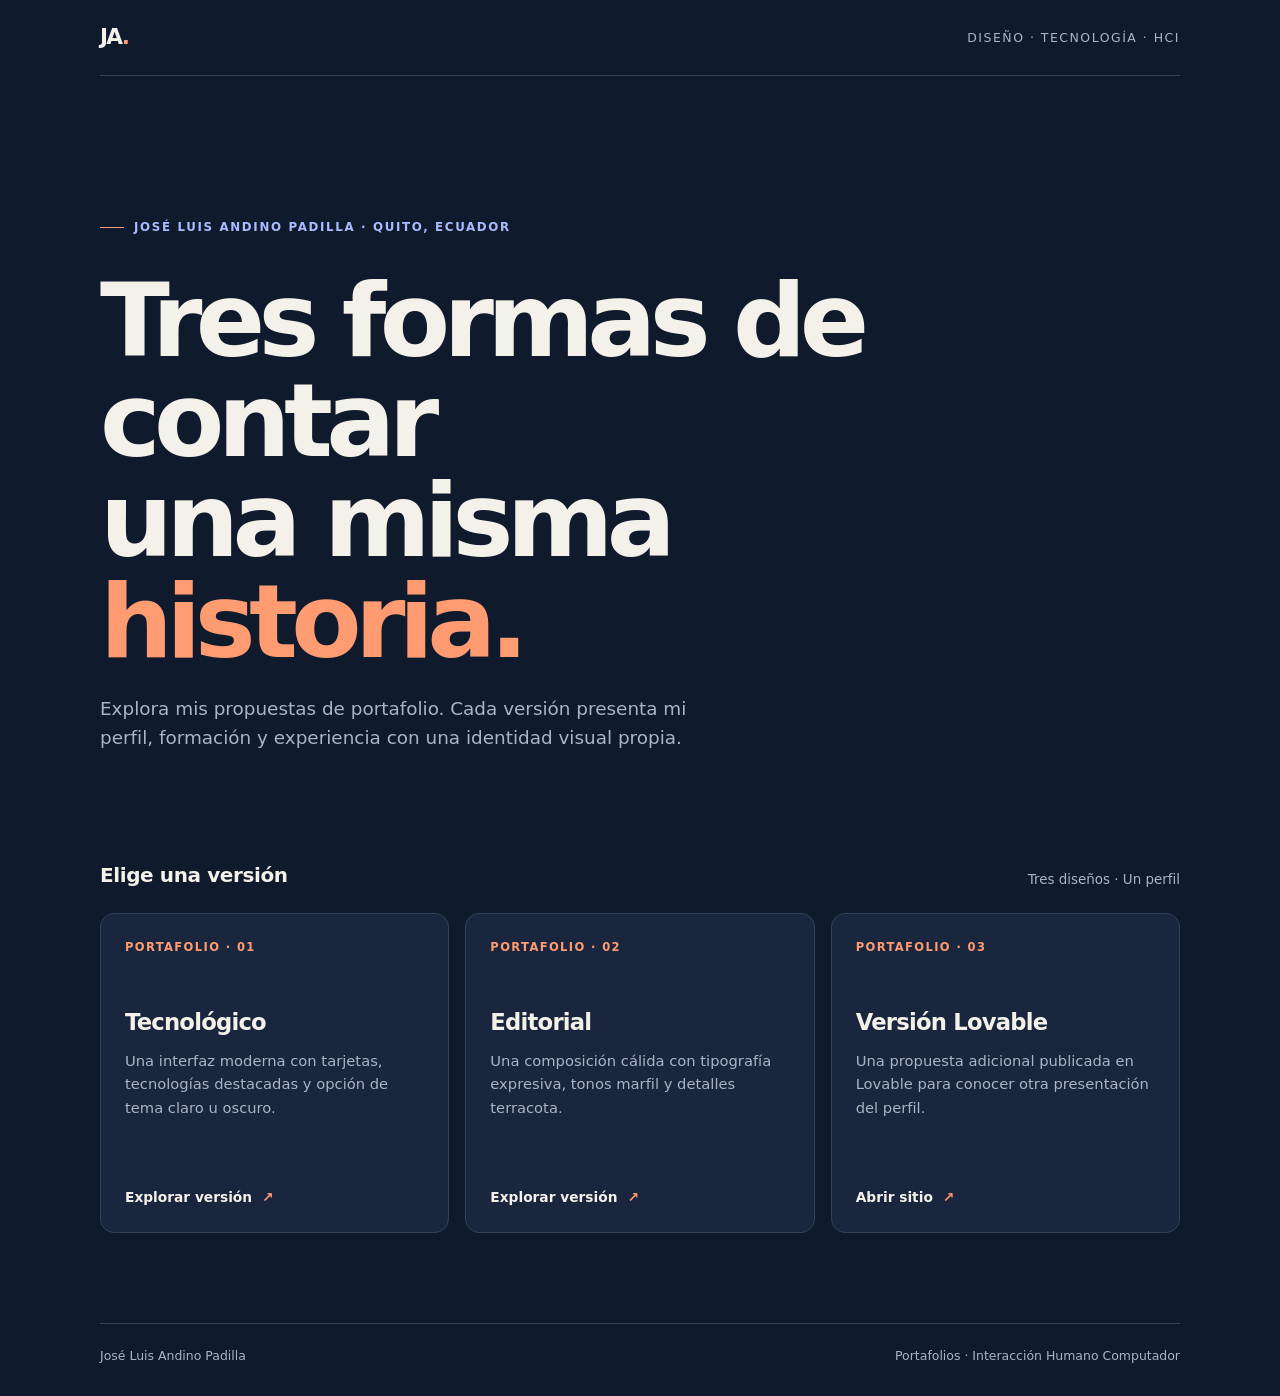
==== index.html @ 84e57646 "feat: Actualizar README.md y agregar archivo index.html con estructura de portafolio" ====
<!doctype html>
<html lang="es">
<head>
  <meta charset="utf-8">
  <meta name="viewport" content="width=device-width, initial-scale=1">
  <meta name="description" content="Explora tres versiones del portafolio de José Luis Andino Padilla.">
  <meta name="theme-color" content="#101a2d">
  <title>Portafolios HCI — José Luis Andino</title>
  <style>
    :root { color-scheme: dark; --bg: #101a2d; --panel: #19263d; --ink: #f3f1e9; --muted: #aab4c5; --line: #344259; --accent: #ff9b71; --blue: #a8bcff; }
    * { box-sizing: border-box; }
    html { scroll-behavior: smooth; }
    body { margin: 0; background: var(--bg); color: var(--ink); font: 16px/1.6 system-ui, -apple-system, BlinkMacSystemFont, "Segoe UI", sans-serif; }
    a { color: inherit; }
    a:focus-visible { outline: 3px solid var(--accent); outline-offset: 4px; }
    .shell { width: min(1080px, calc(100% - 40px)); margin: 0 auto; }
    .topbar { display: flex; align-items: center; justify-content: space-between; min-height: 76px; border-bottom: 1px solid var(--line); }
    .mark { color: var(--ink); text-decoration: none; font-weight: 800; letter-spacing: -.08em; font-size: 1.35rem; }
    .mark span { color: var(--accent); }
    .topbar-note { color: var(--muted); font-size: .78rem; letter-spacing: .12em; text-transform: uppercase; }
    .hero { padding: clamp(70px, 12vw, 130px) 0 72px; max-width: 850px; }
    .eyebrow { display: inline-flex; align-items: center; gap: 10px; color: var(--blue); font-size: .74rem; font-weight: 700; letter-spacing: .14em; text-transform: uppercase; }
    .eyebrow::before { content: ""; width: 24px; height: 1px; background: var(--accent); }
    h1 { max-width: 800px; margin: 22px 0; font-size: clamp(3rem, 8vw, 6.4rem); line-height: .98; letter-spacing: -.065em; }
    h1 span { color: var(--accent); }
    .intro { max-width: 590px; margin: 0; color: var(--muted); font-size: clamp(1rem, 2vw, 1.15rem); }
    .portfolio-section { padding: 34px 0 90px; }
    .section-head { display: flex; align-items: end; justify-content: space-between; gap: 20px; margin-bottom: 22px; }
    h2 { margin: 0; font-size: 1.25rem; letter-spacing: -.02em; }
    .section-head p { color: var(--muted); margin: 0; font-size: .84rem; }
    .cards { display: grid; grid-template-columns: repeat(3, minmax(0, 1fr)); gap: 16px; }
    .card { min-height: 320px; padding: 24px; display: flex; flex-direction: column; align-items: flex-start; border: 1px solid var(--line); border-radius: 14px; background: var(--panel); transition: transform .2s ease, border-color .2s ease, background .2s ease; }
    .card:hover { transform: translateY(-5px); border-color: #74839d; background: #1d2b44; }
    .card-number { color: var(--accent); font-size: .72rem; font-weight: 700; letter-spacing: .12em; }
    .card h3 { margin: 48px 0 8px; font-size: 1.42rem; letter-spacing: -.035em; }
    .card p { margin: 0 0 24px; color: var(--muted); font-size: .92rem; }
    .card-link { display: inline-flex; align-items: center; gap: 10px; margin-top: auto; color: var(--ink); text-decoration: none; font-weight: 700; font-size: .86rem; }
    .card-link span { color: var(--accent); transition: transform .2s ease; }
    .card-link:hover span { transform: translate(3px, -3px); }
    .footer { padding: 22px 0 30px; border-top: 1px solid var(--line); display: flex; justify-content: space-between; gap: 20px; color: var(--muted); font-size: .78rem; }
    @media (max-width: 760px) { .cards { grid-template-columns: 1fr; } .card { min-height: 250px; } .card h3 { margin-top: 30px; } }
    @media (max-width: 480px) { .topbar-note { font-size: .62rem; } .section-head { align-items: flex-start; flex-direction: column; } .footer { flex-direction: column; gap: 4px; } }
    @media (prefers-reduced-motion: reduce) { *, *::before, *::after { scroll-behavior: auto !important; transition-duration: .01ms !important; } }
  </style>
</head>
<body>
  <header class="topbar shell">
    <a class="mark" href="#inicio" aria-label="Portafolios HCI, inicio">JA<span>.</span></a>
    <span class="topbar-note">Diseño · Tecnología · HCI</span>
  </header>
  <main class="shell" id="inicio">
    <section class="hero" aria-labelledby="page-title">
      <p class="eyebrow">José Luis Andino Padilla · Quito, Ecuador</p>
      <h1 id="page-title">Tres formas de contar<br>una misma <span>historia.</span></h1>
      <p class="intro">Explora mis propuestas de portafolio. Cada versión presenta mi perfil, formación y experiencia con una identidad visual propia.</p>
    </section>
    <section class="portfolio-section" aria-labelledby="portfolio-title">
      <div class="section-head">
        <h2 id="portfolio-title">Elige una versión</h2>
        <p>Tres diseños · Un perfil</p>
      </div>
      <div class="cards">
        <article class="card">
          <span class="card-number">PORTAFOLIO · 01</span>
          <h3>Tecnológico</h3>
          <p>Una interfaz moderna con tarjetas, tecnologías destacadas y opción de tema claro u oscuro.</p>
          <a class="card-link" href="portafolio01/index.html">Explorar versión <span aria-hidden="true">↗</span></a>
        </article>
        <article class="card">
          <span class="card-number">PORTAFOLIO · 02</span>
          <h3>Editorial</h3>
          <p>Una composición cálida con tipografía expresiva, tonos marfil y detalles terracota.</p>
          <a class="card-link" href="portafolio02/index.html">Explorar versión <span aria-hidden="true">↗</span></a>
        </article>
        <article class="card">
          <span class="card-number">PORTAFOLIO · 03</span>
          <h3>Versión Lovable</h3>
          <p>Una propuesta adicional publicada en Lovable para conocer otra presentación del perfil.</p>
          <a class="card-link" href="https://theandro2k.lovable.app/" target="_blank" rel="noopener noreferrer">Abrir sitio <span aria-hidden="true">↗</span></a>
        </article>
      </div>
    </section>
  </main>
  <footer class="footer shell"><span>José Luis Andino Padilla</span><span>Portafolios · Interacción Humano Computador</span></footer>
</body>
</html>
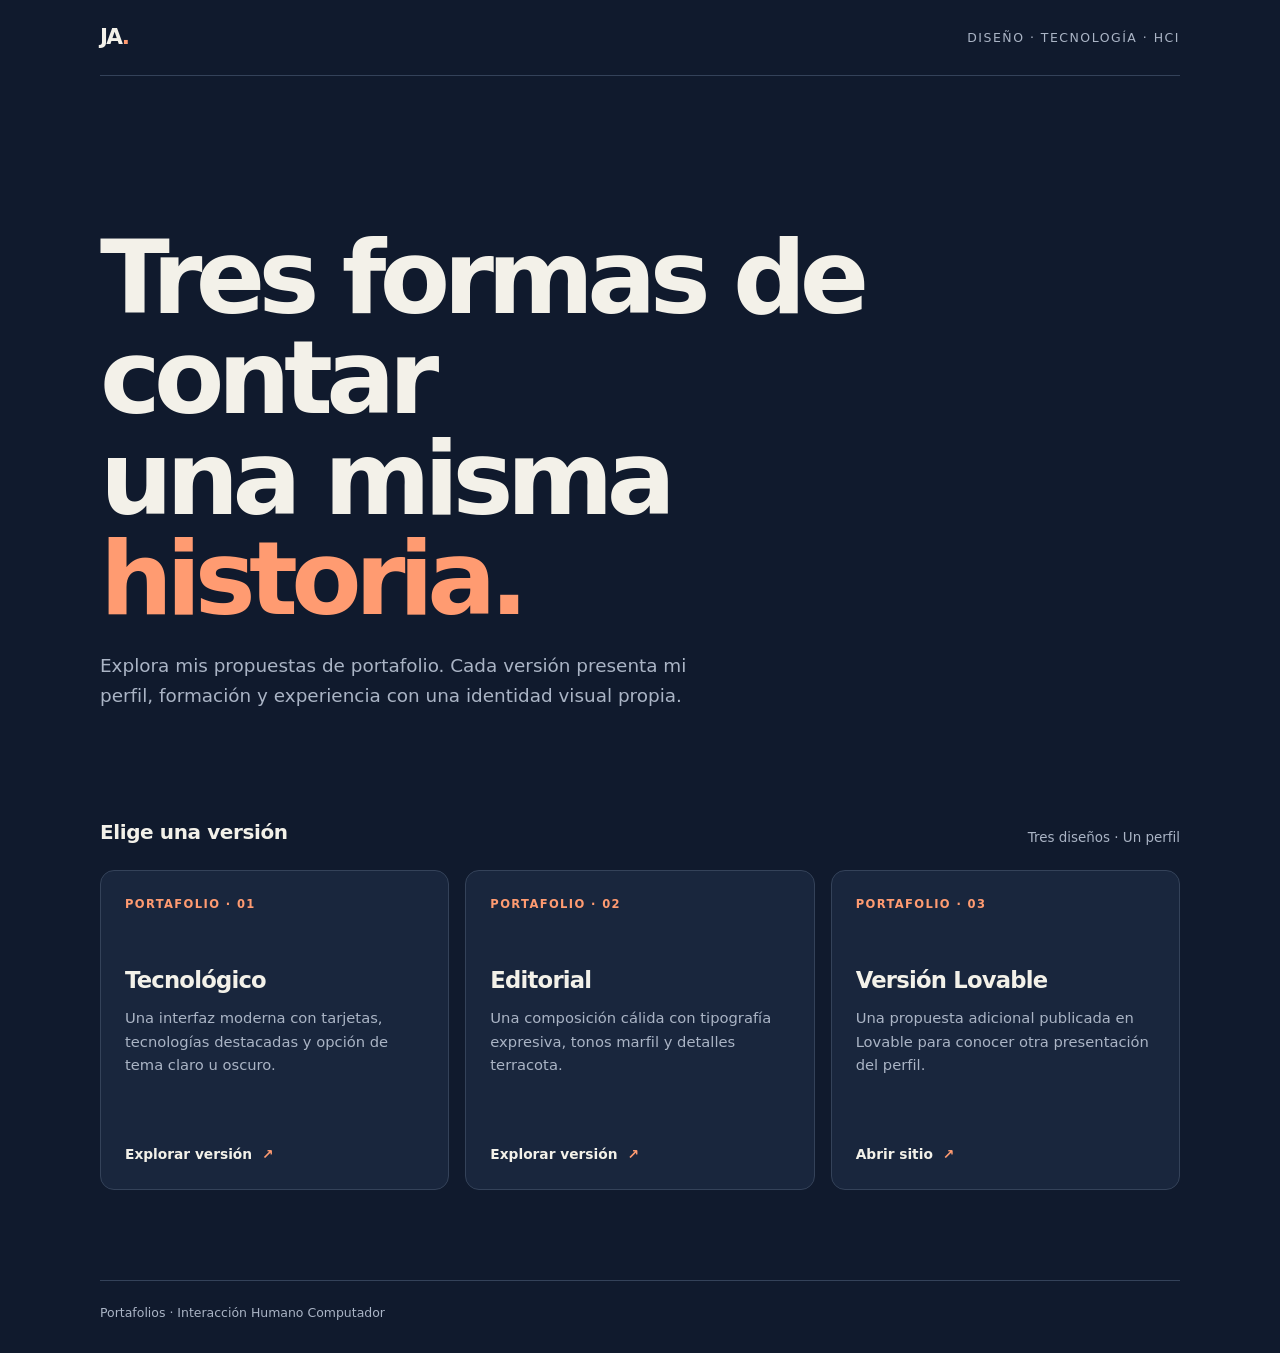
==== commit 4c978659: "feat: Eliminar la línea de ubicación en el encabezado del portafolio" ====
--- a/index.html
+++ b/index.html
@@ -3,7 +3,7 @@
 <head>
   <meta charset="utf-8">
   <meta name="viewport" content="width=device-width, initial-scale=1">
-  <meta name="description" content="Explora tres versiones del portafolio de José Luis Andino Padilla.">
+  <meta name="description" content="Explora tres versiones del portafolio.">
   <meta name="theme-color" content="#101a2d">
   <title>Portafolios HCI — José Luis Andino</title>
   <style>
@@ -50,7 +50,6 @@
   </header>
   <main class="shell" id="inicio">
     <section class="hero" aria-labelledby="page-title">
-      <p class="eyebrow">José Luis Andino Padilla · Quito, Ecuador</p>
       <h1 id="page-title">Tres formas de contar<br>una misma <span>historia.</span></h1>
       <p class="intro">Explora mis propuestas de portafolio. Cada versión presenta mi perfil, formación y experiencia con una identidad visual propia.</p>
     </section>
@@ -81,6 +80,6 @@
       </div>
     </section>
   </main>
-  <footer class="footer shell"><span>José Luis Andino Padilla</span><span>Portafolios · Interacción Humano Computador</span></footer>
+  <footer class="footer shell"><span>Portafolios · Interacción Humano Computador</span></footer>
 </body>
 </html>
